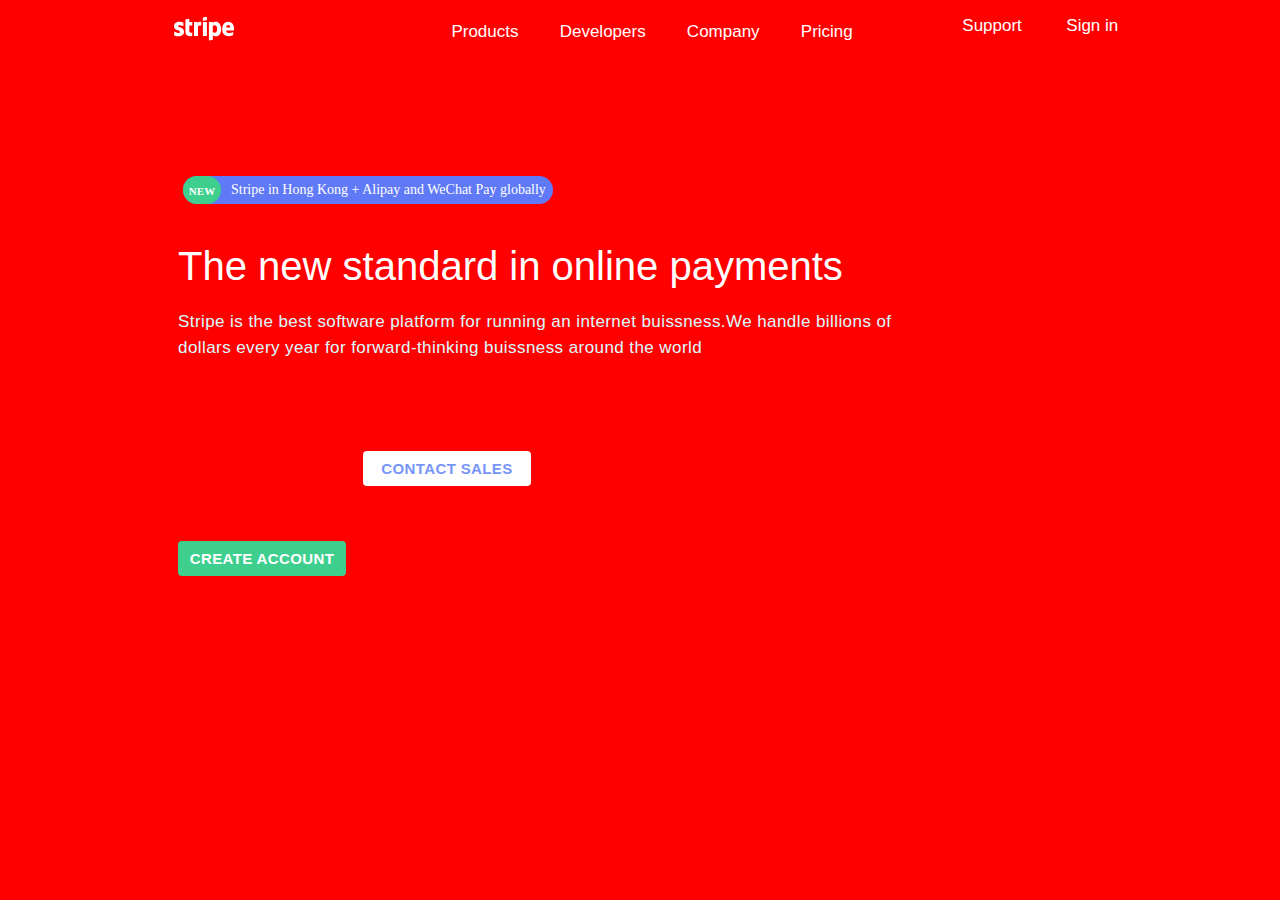
==== index.html @ 3631a570 "html rough" ====
<!DOCTYPE html>
<html>
<head>
	<title>stripe</title>
	<link rel="stylesheet" type="text/css" href="index.css">
</head>
<body>
	<div class="wrapper">
		<div class="top-section"> 
			<div class="header">
		 		<div class="firstheading">
					<ul>
						<li><a href="home.html"><svg width="62" height="25"><title>Stripe</title><path d="M5 10.1c0-.6.6-.9 1.4-.9 1.2 0 2.8.4 4 1.1V6.5c-1.3-.5-2.7-.8-4-.8C3.2 5.7 1 7.4 1 10.3c0 4.4 6 3.6 6 5.6 0 .7-.6 1-1.5 1-1.3 0-3-.6-4.3-1.3v3.8c1.5.6 2.9.9 4.3.9 3.3 0 5.5-1.6 5.5-4.5.1-4.8-6-3.9-6-5.7zM29.9 20h4V6h-4v14zM16.3 2.7l-3.9.8v12.6c0 2.4 1.8 4.1 4.1 4.1 1.3 0 2.3-.2 2.8-.5v-3.2c-.5.2-3 .9-3-1.4V9.4h3V6h-3V2.7zm8.4 4.5L24.6 6H21v14h4v-9.5c1-1.2 2.7-1 3.2-.8V6c-.5-.2-2.5-.5-3.5 1.2zm5.2-2.3l4-.8V.8l-4 .8v3.3zM61.1 13c0-4.1-2-7.3-5.8-7.3s-6.1 3.2-6.1 7.3c0 4.8 2.7 7.2 6.6 7.2 1.9 0 3.3-.4 4.4-1.1V16c-1.1.6-2.3.9-3.9.9s-2.9-.6-3.1-2.5H61c.1-.2.1-1 .1-1.4zm-7.9-1.5c0-1.8 1.1-2.5 2.1-2.5s2 .7 2 2.5h-4.1zM42.7 5.7c-1.6 0-2.5.7-3.1 1.3l-.1-1h-3.6v18.5l4-.7v-4.5c.6.4 1.4 1 2.8 1 2.9 0 5.5-2.3 5.5-7.4-.1-4.6-2.7-7.2-5.5-7.2zm-1 11c-.9 0-1.5-.3-1.9-.8V10c.4-.5 1-.8 1.9-.8 1.5 0 2.5 1.6 2.5 3.7 0 2.2-1 3.8-2.5 3.8z"></path></svg></a></li></ul>
				</div>
					<div class="secondheading">
						<ul>
							<li><a href="products.html">Products</a></li>
							<li><a href="developers.html">Developers</a></li>
							<li><a href="company.html">Company</a></li>
							<li><a href="pricing.html">Pricing</a></li>
						</ul>
					</div>
					<div class="thirdheading">	
						<ul>
							<li><a href="support.html">Support</a></li>
							<li><a href="signin.html">Sign in</a></li>
						</ul>
					</div>
				</div>
			<div class="line">
				<div class="subdiv">New</div>
			<p>Stripe in Hong Kong + Alipay and WeChat Pay globally</p>
				</div>
			</div>
			<div class="contentheading">
				<h1>The new standard in online payments</h1>				
			</div>
			<div class="content">
				<p>Stripe is the best software platform for running an internet buissness.We handle billions of dollars every year for forward-thinking buissness around the world
				</p>
			</div>
			<a href="Createaccount.html">
				<div class="option1">
				CREATE ACCOUNT
				</div>
			</a>
			<a href="contactsales.html">
				<div class="option2">
					CONTACT SALES
				</div>
			</a>
		</div>
	

</body>
</html>
---- index.css ----
body{
	background-color: red;
}
svg{
	fill:#fff;
}
div.top-section{
	margin-left: 125px;
	background-color: red;
}
 a:hover {
		color:blue;
	}
div.heading {
	width: 100%;
	background-color: red;
}
div.firstheading li {
	width: 20%;
	list-style-type: none;
	text-decoration: none;
	float: left;
}
div.secondheading {
	width:50%;
	float: left;
	line-height: 0px;
}
div.secondheading ul a {
	text-decoration: none;
	color: #fff;
	font-family: Camphor,Open Sans,Segoe UI,sans-serif;
	font-weight: 500;
	font-size: 17px;
}
div.secondheading li {
	list-style-type: none;
	display: inline;
	padding-left: 18.5947px;
	padding-right: 18.5947px;
}
div.thirdheading {
	width: ;
}
div.thirdheading ul a {
	text-decoration: none;
	display: inline-block;
	color: #fff;
	width: 100px;
	font-family: Camphor,Open Sans,Segoe UI,sans-serif;
	font-weight: 500;
	font-size: 17px;
	height: 50px;
}
div.thirdheading li {
	list-style-type: none;
	display: inline;
	width: 20px;
}
div.line{
	color: white;
	margin: 110px 0 0 50px;
	border:none;
	width: 370px;
	border-radius: 20px;
	height: 28px;
	line-height: 28px;
	background-color: #6079F6;
	text-align: left;
	font-size: 14px;
}
div.subdiv{
	text-transform: uppercase;
	font-size: 11px;
	float: left;
	margin-right: 10px;
	line-height: 30px;
	width: 38px;
	text-align: center;
	font-weight: 600;
	height: 28px;
	background-color: #3ecf8e;
	border-radius: 25px;
}
div.contentheading h1 {
	color: #fff;
	font-size: 40px;
	font-weight: 400;
	margin: 40px 0 0 170px;
	font-family: Camphor,Open Sans,Segoe UI,sans-serif;

}
div.content p {
	
	max-width:60%;
	font-weight: 400;
	font-family: Camphor,Open Sans,Segoe UI,sans-serif;
	color: #d9fcff;
	line-height: 26px;
	font-size: 17px;
	letter-spacing: .025em;
	margin: 20px 0 0 170px;
}
a:link{
	text-decoration: none;
}
a:hover{
	color: red;
}
div.option1{
	color: #fff;
	margin-top: 90px;
	margin-left: 170px;
	width: 150px;
	padding: 9px;
	border-radius: 4px;
	float: left;
	background-color: #3ecf8e;
	text-align: center;
	font-weight: 600;
	font-size: 15px;
	font-family: Camphor,Open Sans,Segoe UI,sans-serif;
	letter-spacing: .025em;

}
div.option1 a:hover{
 
}

div.option2{
	width: 150px;
	color: #7795f8;
	background-color: #fff;
	margin-top: 90px;
	margin-left: 355px;
	border-radius: 4px;
	padding: 9px;
	font-weight: 600;
	font-size: 15px;
	text-align: center;
	font-family: Camphor,Open Sans,Segoe UI,sans-serif;
	letter-spacing: .025em;
}
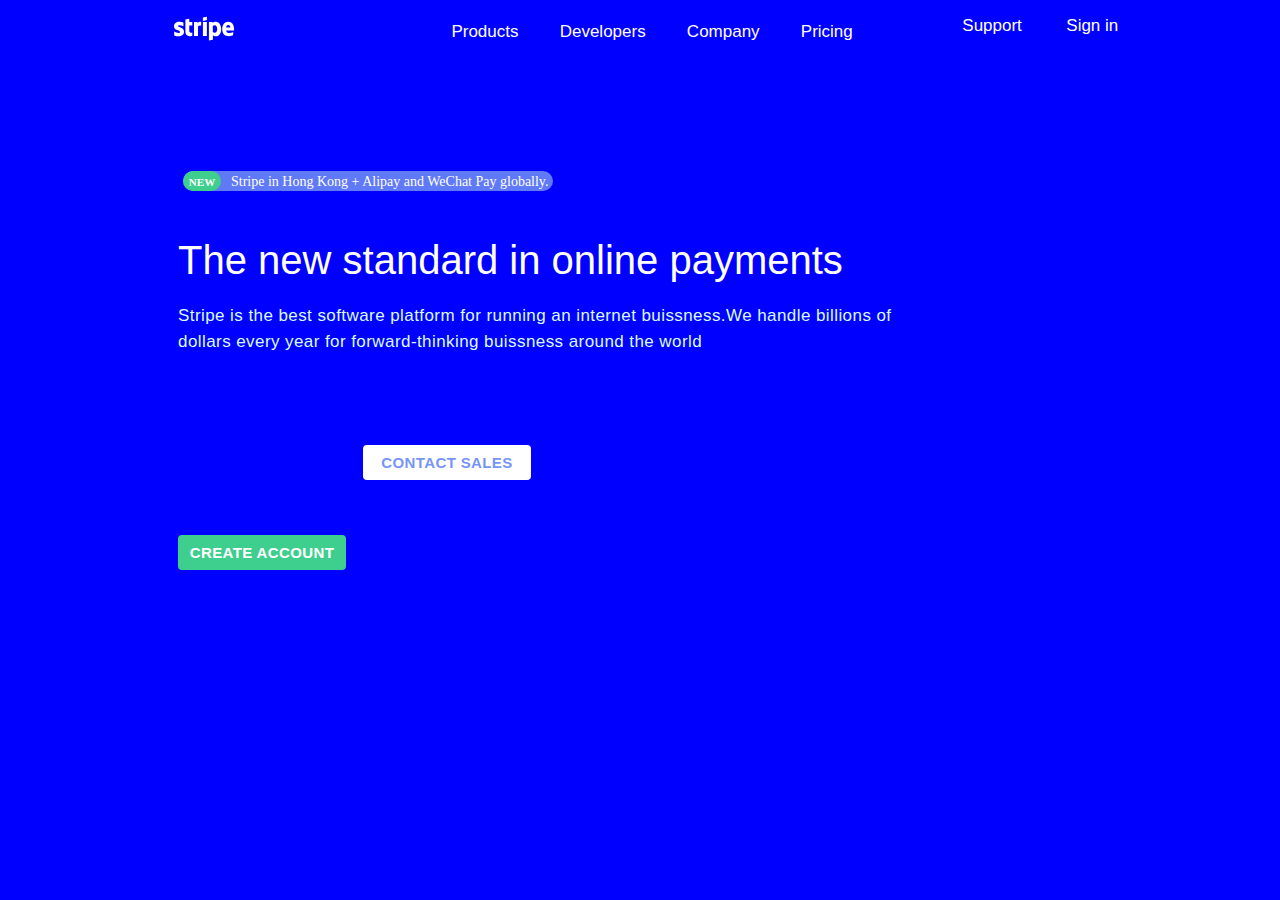
==== commit 5e0c1c7f: "Add files via upload" ====
--- a/index.html
+++ b/index.html
@@ -1,56 +1,56 @@
-<!DOCTYPE html>
-<html>
-<head>
-	<title>stripe</title>
-	<link rel="stylesheet" type="text/css" href="index.css">
-</head>
-<body>
-	<div class="wrapper">
-		<div class="top-section"> 
-			<div class="header">
-		 		<div class="firstheading">
-					<ul>
-						<li><a href="home.html"><svg width="62" height="25"><title>Stripe</title><path d="M5 10.1c0-.6.6-.9 1.4-.9 1.2 0 2.8.4 4 1.1V6.5c-1.3-.5-2.7-.8-4-.8C3.2 5.7 1 7.4 1 10.3c0 4.4 6 3.6 6 5.6 0 .7-.6 1-1.5 1-1.3 0-3-.6-4.3-1.3v3.8c1.5.6 2.9.9 4.3.9 3.3 0 5.5-1.6 5.5-4.5.1-4.8-6-3.9-6-5.7zM29.9 20h4V6h-4v14zM16.3 2.7l-3.9.8v12.6c0 2.4 1.8 4.1 4.1 4.1 1.3 0 2.3-.2 2.8-.5v-3.2c-.5.2-3 .9-3-1.4V9.4h3V6h-3V2.7zm8.4 4.5L24.6 6H21v14h4v-9.5c1-1.2 2.7-1 3.2-.8V6c-.5-.2-2.5-.5-3.5 1.2zm5.2-2.3l4-.8V.8l-4 .8v3.3zM61.1 13c0-4.1-2-7.3-5.8-7.3s-6.1 3.2-6.1 7.3c0 4.8 2.7 7.2 6.6 7.2 1.9 0 3.3-.4 4.4-1.1V16c-1.1.6-2.3.9-3.9.9s-2.9-.6-3.1-2.5H61c.1-.2.1-1 .1-1.4zm-7.9-1.5c0-1.8 1.1-2.5 2.1-2.5s2 .7 2 2.5h-4.1zM42.7 5.7c-1.6 0-2.5.7-3.1 1.3l-.1-1h-3.6v18.5l4-.7v-4.5c.6.4 1.4 1 2.8 1 2.9 0 5.5-2.3 5.5-7.4-.1-4.6-2.7-7.2-5.5-7.2zm-1 11c-.9 0-1.5-.3-1.9-.8V10c.4-.5 1-.8 1.9-.8 1.5 0 2.5 1.6 2.5 3.7 0 2.2-1 3.8-2.5 3.8z"></path></svg></a></li></ul>
-				</div>
-					<div class="secondheading">
-						<ul>
-							<li><a href="products.html">Products</a></li>
-							<li><a href="developers.html">Developers</a></li>
-							<li><a href="company.html">Company</a></li>
-							<li><a href="pricing.html">Pricing</a></li>
-						</ul>
-					</div>
-					<div class="thirdheading">	
-						<ul>
-							<li><a href="support.html">Support</a></li>
-							<li><a href="signin.html">Sign in</a></li>
-						</ul>
-					</div>
-				</div>
-			<div class="line">
-				<div class="subdiv">New</div>
-			<p>Stripe in Hong Kong + Alipay and WeChat Pay globally</p>
-				</div>
-			</div>
-			<div class="contentheading">
-				<h1>The new standard in online payments</h1>				
-			</div>
-			<div class="content">
-				<p>Stripe is the best software platform for running an internet buissness.We handle billions of dollars every year for forward-thinking buissness around the world
-				</p>
-			</div>
-			<a href="Createaccount.html">
-				<div class="option1">
-				CREATE ACCOUNT
-				</div>
-			</a>
-			<a href="contactsales.html">
-				<div class="option2">
-					CONTACT SALES
-				</div>
-			</a>
-		</div>
-	
-
-</body>
+<!DOCTYPE html>
+<html>
+<head>
+	<title>stripe</title>
+	<link rel="stylesheet" type="text/css" href="index.css">
+</head>
+<body>
+	<div class="wrapper">
+		<div class="top-section"> 
+			<div class="header">
+		 		<div class="firstheading">
+					<ul>
+						<li><a href="home.html"><svg width="62" height="25"><title>Stripe</title><path d="M5 10.1c0-.6.6-.9 1.4-.9 1.2 0 2.8.4 4 1.1V6.5c-1.3-.5-2.7-.8-4-.8C3.2 5.7 1 7.4 1 10.3c0 4.4 6 3.6 6 5.6 0 .7-.6 1-1.5 1-1.3 0-3-.6-4.3-1.3v3.8c1.5.6 2.9.9 4.3.9 3.3 0 5.5-1.6 5.5-4.5.1-4.8-6-3.9-6-5.7zM29.9 20h4V6h-4v14zM16.3 2.7l-3.9.8v12.6c0 2.4 1.8 4.1 4.1 4.1 1.3 0 2.3-.2 2.8-.5v-3.2c-.5.2-3 .9-3-1.4V9.4h3V6h-3V2.7zm8.4 4.5L24.6 6H21v14h4v-9.5c1-1.2 2.7-1 3.2-.8V6c-.5-.2-2.5-.5-3.5 1.2zm5.2-2.3l4-.8V.8l-4 .8v3.3zM61.1 13c0-4.1-2-7.3-5.8-7.3s-6.1 3.2-6.1 7.3c0 4.8 2.7 7.2 6.6 7.2 1.9 0 3.3-.4 4.4-1.1V16c-1.1.6-2.3.9-3.9.9s-2.9-.6-3.1-2.5H61c.1-.2.1-1 .1-1.4zm-7.9-1.5c0-1.8 1.1-2.5 2.1-2.5s2 .7 2 2.5h-4.1zM42.7 5.7c-1.6 0-2.5.7-3.1 1.3l-.1-1h-3.6v18.5l4-.7v-4.5c.6.4 1.4 1 2.8 1 2.9 0 5.5-2.3 5.5-7.4-.1-4.6-2.7-7.2-5.5-7.2zm-1 11c-.9 0-1.5-.3-1.9-.8V10c.4-.5 1-.8 1.9-.8 1.5 0 2.5 1.6 2.5 3.7 0 2.2-1 3.8-2.5 3.8z"></path></svg></a></li></ul>
+				</div>
+					<div class="secondheading">
+						<ul>
+							<li><a href="products.html">Products</a></li>
+							<li><a href="developers.html">Developers</a></li>
+							<li><a href="company.html">Company</a></li>
+							<li><a href="pricing.html">Pricing</a></li>
+						</ul>
+					</div>
+					<div class="thirdheading">	
+						<ul>
+							<li><a href="support.html">Support</a></li>
+							<li><a href="signin.html">Sign in</a></li>
+						</ul>
+					</div>
+				</div>
+			<div class="line">
+				<div class="subdiv">New</div>
+			<p>Stripe in Hong Kong + Alipay and WeChat Pay globally.</p>
+				</div>
+			</div>
+			<div class="contentheading">
+				<h1>The new standard in online payments</h1>				
+			</div>
+			<div class="content">
+				<p>Stripe is the best software platform for running an internet buissness.We handle billions of dollars every year for forward-thinking buissness around the world
+				</p>
+			</div>
+			<a href="Createaccount.html">
+				<div class="option1">
+				CREATE ACCOUNT
+				</div>
+			</a>
+			<a href="contactsales.html">
+				<div class="option2">
+					CONTACT SALES
+				</div>
+			</a>
+		</div>
+	
+
+</body>
 </html>--- a/index.css
+++ b/index.css
@@ -1,143 +1,152 @@
-body{
-	background-color: red;
-}
-svg{
-	fill:#fff;
-}
-div.top-section{
-	margin-left: 125px;
-	background-color: red;
-}
- a:hover {
-		color:blue;
-	}
-div.heading {
-	width: 100%;
-	background-color: red;
-}
-div.firstheading li {
-	width: 20%;
-	list-style-type: none;
-	text-decoration: none;
-	float: left;
-}
-div.secondheading {
-	width:50%;
-	float: left;
-	line-height: 0px;
-}
-div.secondheading ul a {
-	text-decoration: none;
-	color: #fff;
-	font-family: Camphor,Open Sans,Segoe UI,sans-serif;
-	font-weight: 500;
-	font-size: 17px;
-}
-div.secondheading li {
-	list-style-type: none;
-	display: inline;
-	padding-left: 18.5947px;
-	padding-right: 18.5947px;
-}
-div.thirdheading {
-	width: ;
-}
-div.thirdheading ul a {
-	text-decoration: none;
-	display: inline-block;
-	color: #fff;
-	width: 100px;
-	font-family: Camphor,Open Sans,Segoe UI,sans-serif;
-	font-weight: 500;
-	font-size: 17px;
-	height: 50px;
-}
-div.thirdheading li {
-	list-style-type: none;
-	display: inline;
-	width: 20px;
-}
-div.line{
-	color: white;
-	margin: 110px 0 0 50px;
-	border:none;
-	width: 370px;
-	border-radius: 20px;
-	height: 28px;
-	line-height: 28px;
-	background-color: #6079F6;
-	text-align: left;
-	font-size: 14px;
-}
-div.subdiv{
-	text-transform: uppercase;
-	font-size: 11px;
-	float: left;
-	margin-right: 10px;
-	line-height: 30px;
-	width: 38px;
-	text-align: center;
-	font-weight: 600;
-	height: 28px;
-	background-color: #3ecf8e;
-	border-radius: 25px;
-}
-div.contentheading h1 {
-	color: #fff;
-	font-size: 40px;
-	font-weight: 400;
-	margin: 40px 0 0 170px;
-	font-family: Camphor,Open Sans,Segoe UI,sans-serif;
-
-}
-div.content p {
-	
-	max-width:60%;
-	font-weight: 400;
-	font-family: Camphor,Open Sans,Segoe UI,sans-serif;
-	color: #d9fcff;
-	line-height: 26px;
-	font-size: 17px;
-	letter-spacing: .025em;
-	margin: 20px 0 0 170px;
-}
-a:link{
-	text-decoration: none;
-}
-a:hover{
-	color: red;
-}
-div.option1{
-	color: #fff;
-	margin-top: 90px;
-	margin-left: 170px;
-	width: 150px;
-	padding: 9px;
-	border-radius: 4px;
-	float: left;
-	background-color: #3ecf8e;
-	text-align: center;
-	font-weight: 600;
-	font-size: 15px;
-	font-family: Camphor,Open Sans,Segoe UI,sans-serif;
-	letter-spacing: .025em;
-
-}
-div.option1 a:hover{
- 
-}
-
-div.option2{
-	width: 150px;
-	color: #7795f8;
-	background-color: #fff;
-	margin-top: 90px;
-	margin-left: 355px;
-	border-radius: 4px;
-	padding: 9px;
-	font-weight: 600;
-	font-size: 15px;
-	text-align: center;
-	font-family: Camphor,Open Sans,Segoe UI,sans-serif;
-	letter-spacing: .025em;
+body{
+	background-color: blue;
+}
+svg{
+	fill:#fff;
+}
+div.top-section{
+	margin-left: 125px;
+	background-color: ;
+}
+div.firstheading li {
+	width: 20%;
+	list-style-type: none;
+	text-decoration: none;
+	float: left;
+}
+a svg:hover{
+	color: #6079F6;
+}
+div.secondheading {
+	width:50%;
+	float: left;
+	line-height: 0px;
+}
+div.secondheading ul a {
+	text-decoration: none;
+	font-family: Camphor,Open Sans,Segoe UI,sans-serif;
+	font-weight: 500;
+	font-size: 17px;
+}
+div.secondheading a:link{
+	color: #fff;
+}
+div.secondheading a:hover{
+	color: #6079F6;
+}
+div.secondheading li {
+	list-style-type: none;
+	display: inline;
+	padding-left: 18.5947px;
+	padding-right: 18.5947px;
+}
+div.thirdheading {
+	width: ;
+}
+div.thirdheading ul a {
+	text-decoration: none;
+	display: inline-block;
+	width: 100px;
+	font-family: Camphor,Open Sans,Segoe UI,sans-serif;
+	font-weight: 500;
+	font-size: 17px;
+	height: 50px;
+}
+div.thirdheading li {
+	list-style-type: none;
+	display: inline;
+	width: 20px;
+	height: 5px;
+}
+div.thirdheading a:link {
+	color: #fff;
+}
+div.thirdheading a:hover {
+	color: #6079F6;
+}
+div.line{
+	color: white;
+	margin: 105px 0 0 50px;
+	border:none;
+	width: 370px;
+	border-radius: 20px;
+	height: 20px;
+	line-height: 22px;
+	background-color: #6079F6;
+	text-align: left;
+	font-size: 14px;
+}
+div.subdiv{
+	text-transform: uppercase;
+	font-size: 11px;
+	float: left;
+	margin-right: 10px;
+	line-height: 22px;
+	width: 38px;
+	text-align: center;
+	font-weight: 600;
+	height: 20px;
+	background-color: #3ecf8e;
+	border-radius: 25px;
+}
+div.contentheading h1 {
+	color: #fff;
+	font-size: 40px;
+	font-weight: 400;
+	margin: 47px 0 0 170px;
+	font-family: Camphor,Open Sans,Segoe UI,sans-serif;
+
+}
+div.content p {
+	
+	max-width:60%;
+	font-weight: 400;
+	font-family: Camphor,Open Sans,Segoe UI,sans-serif;
+	color: #d9fcff;
+	line-height: 26px;
+	font-size: 17px;
+	letter-spacing: .025em;
+	margin: 20px 0 0 170px;
+}
+a:link{
+	text-decoration: none;
+}
+a .option1:hover{
+	margin-top: 88px;
+}
+div.option1{
+	margin-top: 90px;
+	margin-left: 170px;
+	width: 150px;
+	padding: 9px;
+	border-radius: 4px;
+	float: left;
+	background-color: #3ecf8e;
+	text-align: center;
+	font-weight: 700;
+	font-size: 15px;
+	font-family: Camphor,Open Sans,Segoe UI,sans-serif;
+	letter-spacing: .025em;
+	line-height: px;
+}
+a:link{
+	color:#fff;
+ }
+a .option2:hover{
+	margin-top:88px;
+}
+
+div.option2{
+	width: 150px;
+	color: #7795f8;
+	background-color: #fff;
+	margin-top: 90px;
+	margin-left: 355px;
+	border-radius: 4px;
+	padding: 9px;
+	font-weight: 700;
+	font-size: 15px;
+	text-align: center;
+	font-family: Camphor,Open Sans,Segoe UI,sans-serif;
+	letter-spacing: .025em;
 }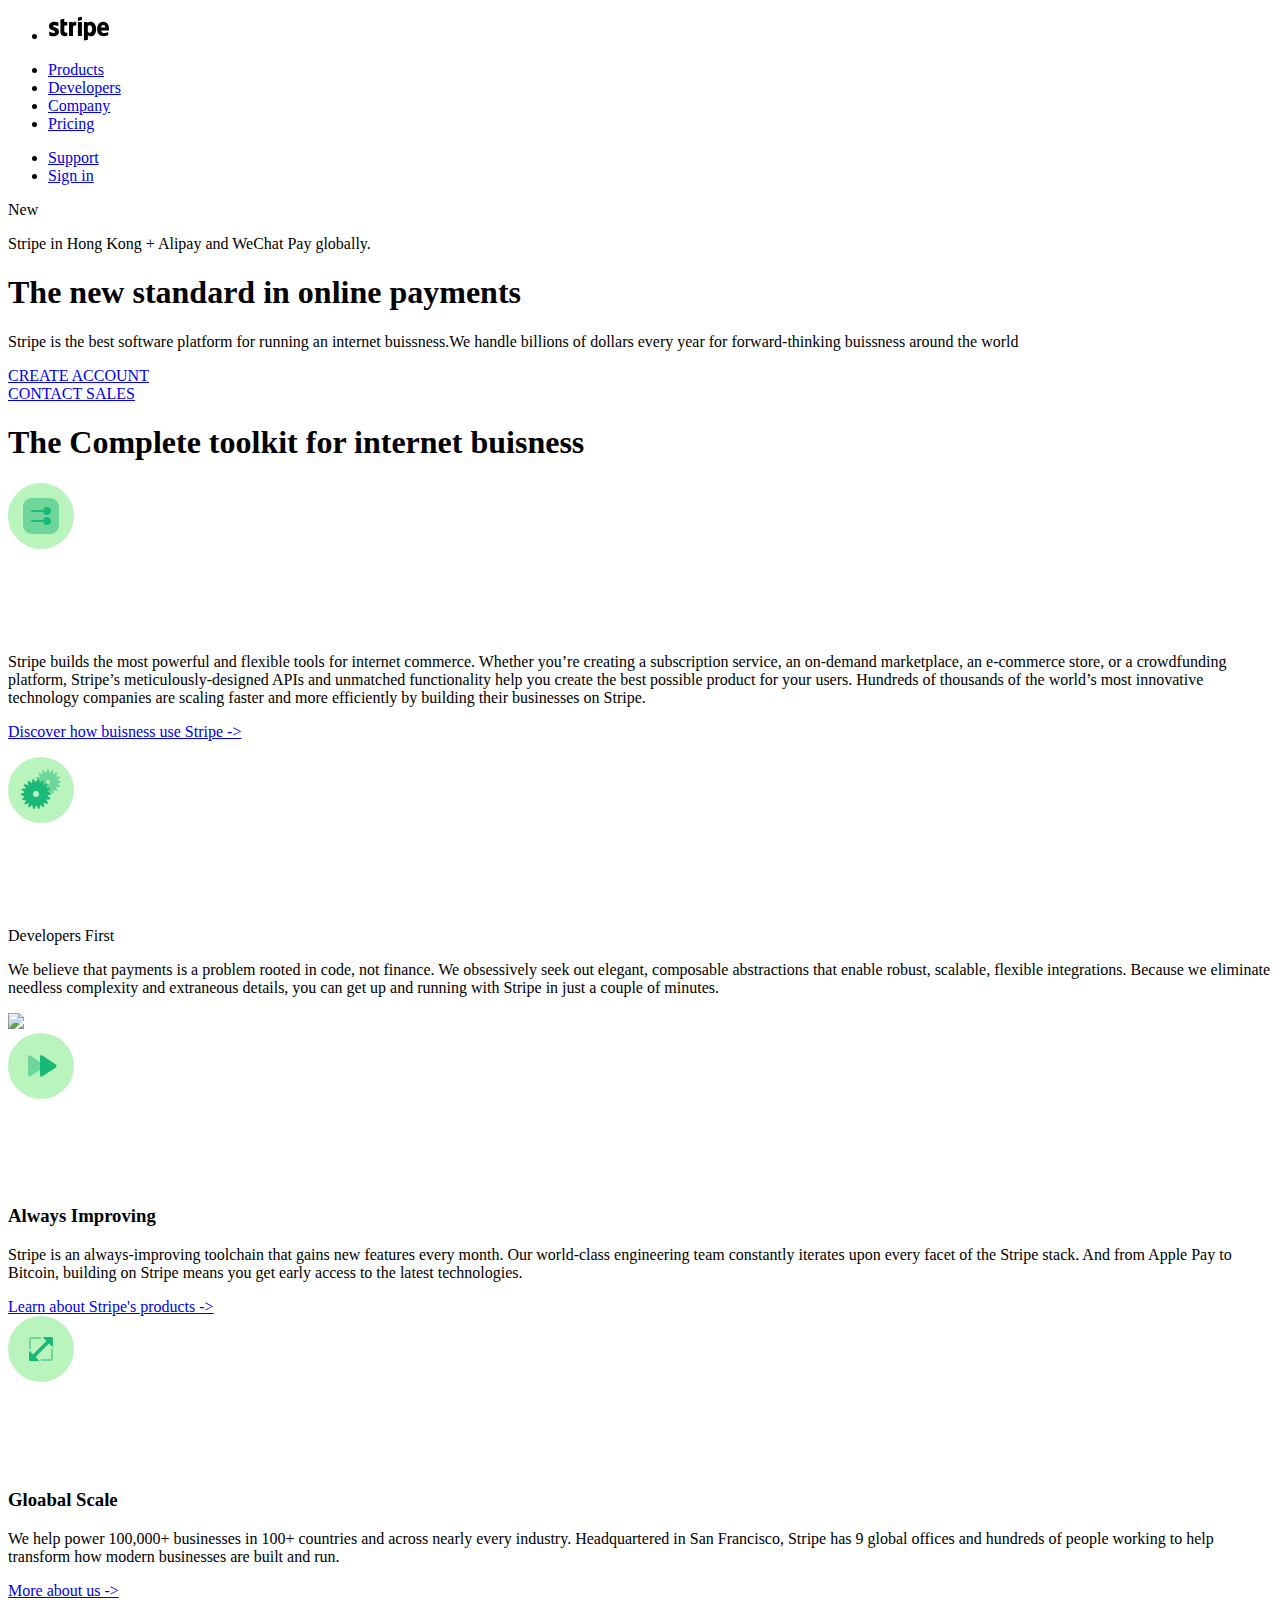
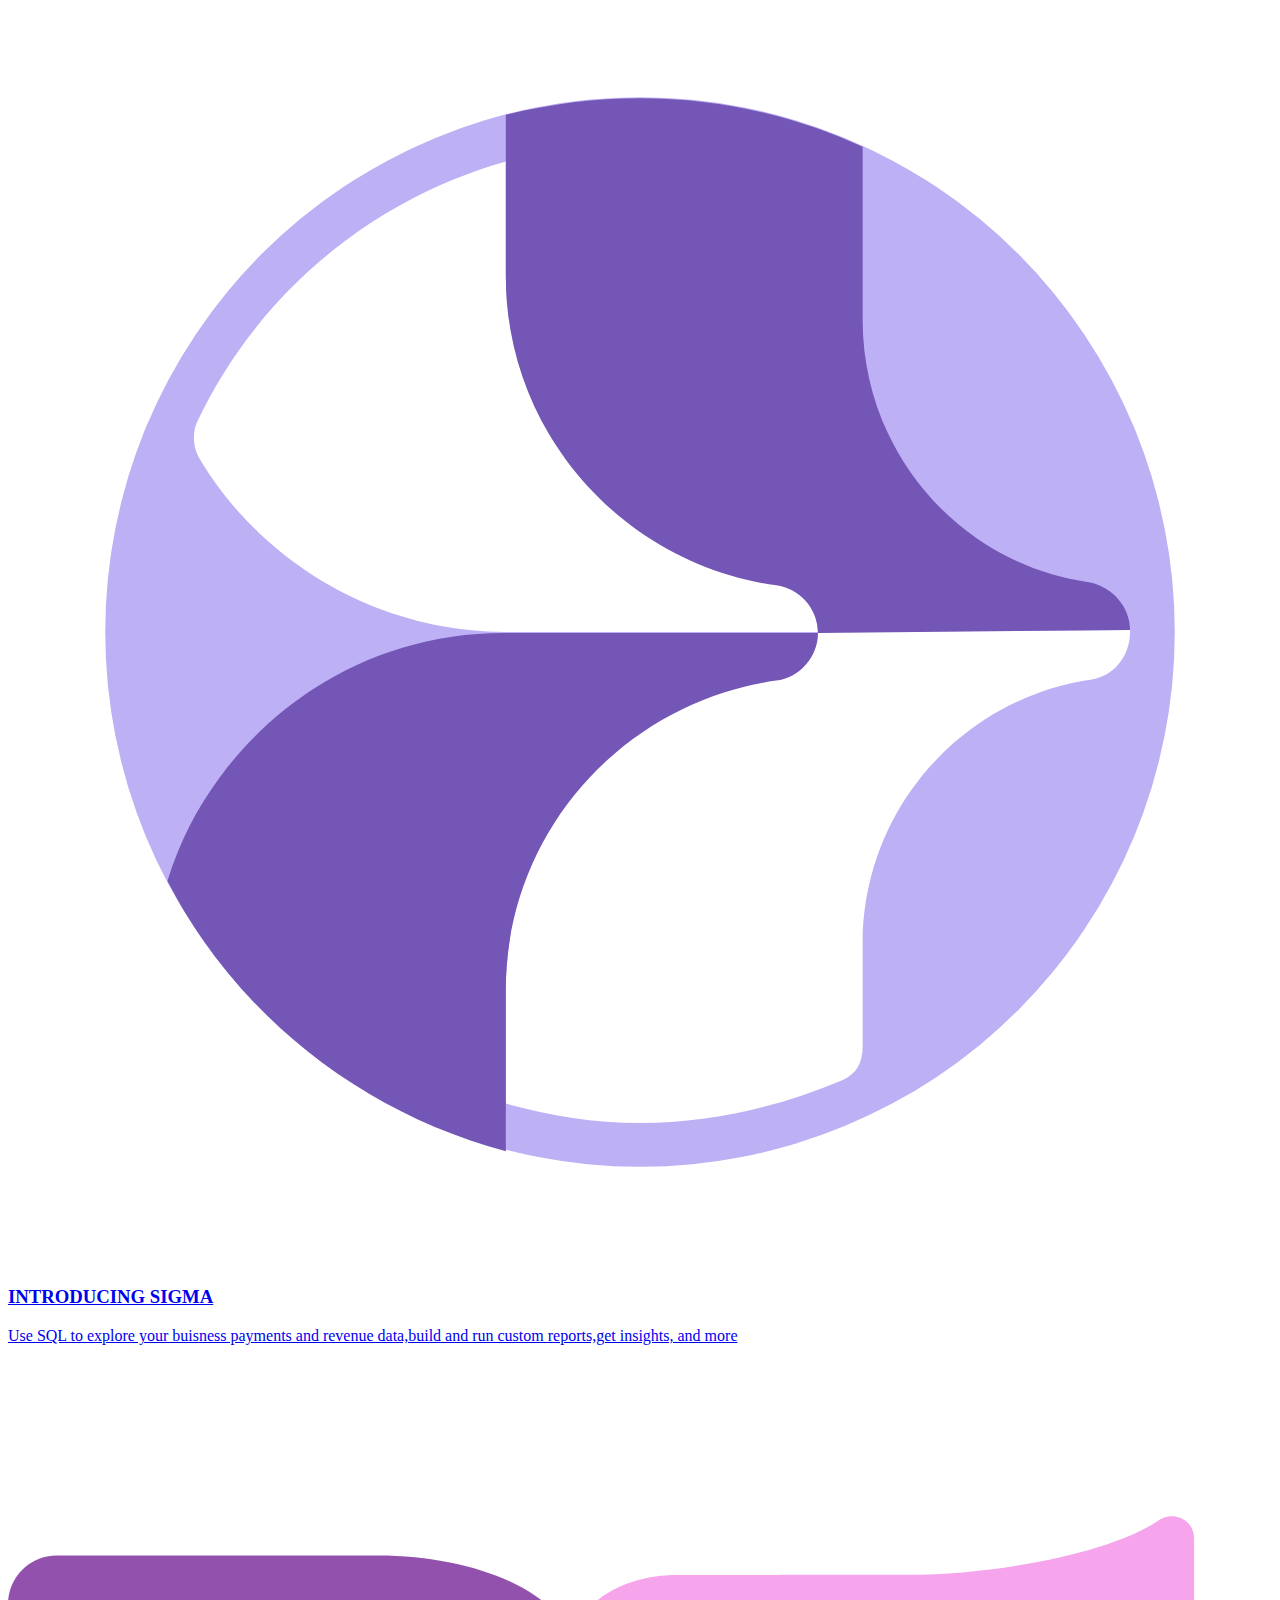
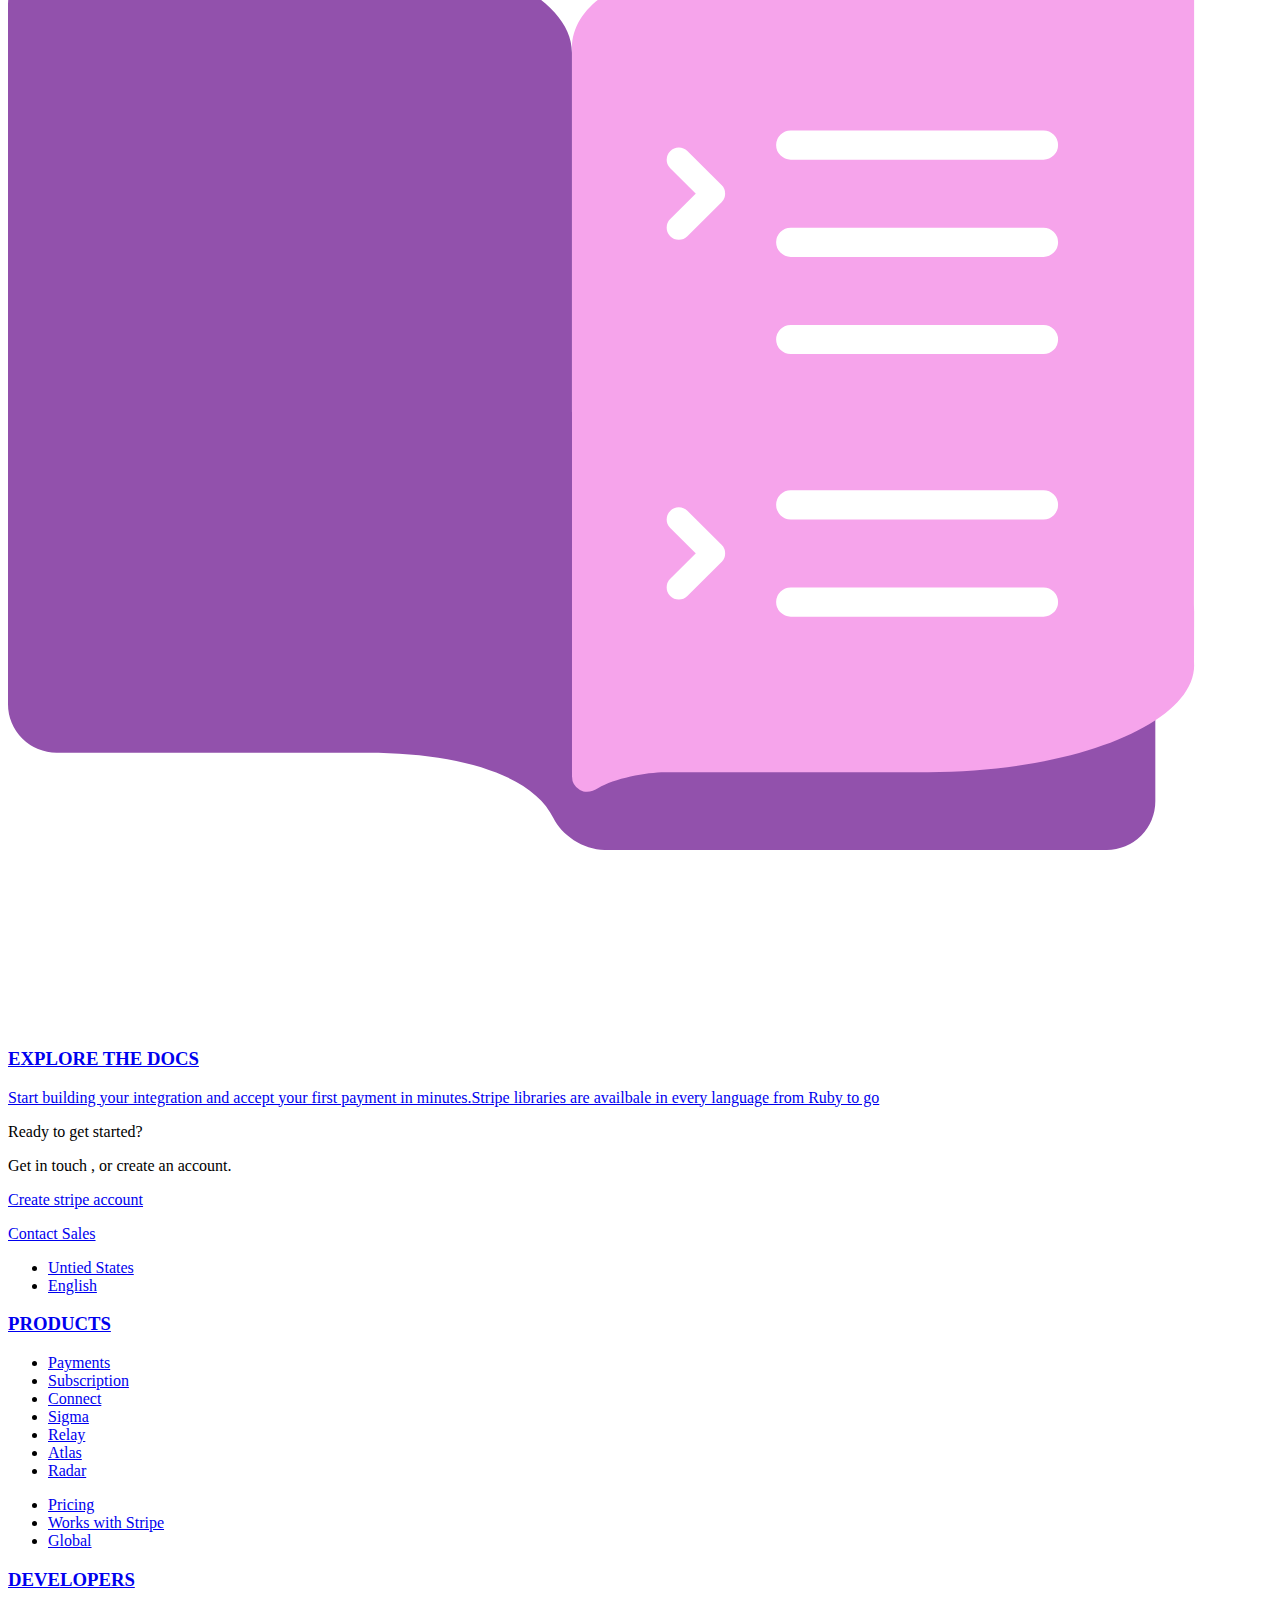
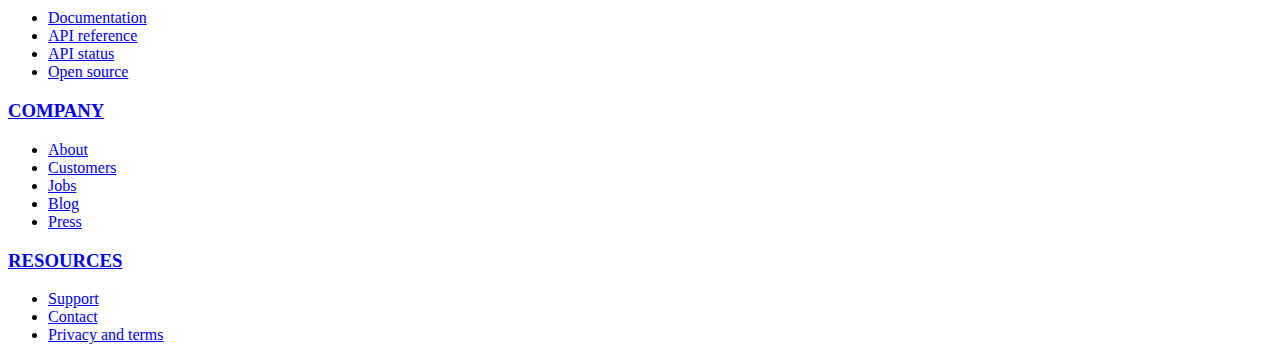
==== commit dae96da0: "Rename final-rough.html to index.html" ====
--- a/index.html
+++ b/index.html
@@ -2,11 +2,17 @@
 <html>
 <head>
 	<title>stripe</title>
-	<link rel="stylesheet" type="text/css" href="index.css">
+    <link rel="stylesheet" type="text/css" href="final-rough.css">
+    <link rel="shortcut icon" href="" />
+
 </head>
 <body>
-	<div class="wrapper">
+		<div class="wrapper">
+	<div class="stripe1"></div>
+	<div class="stripe2"></div>
+	<div class="stripe3"></div>
 		<div class="top-section"> 
+			
 			<div class="header">
 		 		<div class="firstheading">
 					<ul>
@@ -48,9 +54,202 @@
 				<div class="option2">
 					CONTACT SALES
 				</div>
+			</a>	</div>
+			<div class="stripe4"></div>
+			<div class="stripe5"></div>
+		
+
+	
+		</div>
+			
+			<div class="second-section">	
+			<div class="secondcontentheading">
+				<h1>The Complete toolkit for internet buisness</h1>
+			</div> 
+				<svg class="heading-icon1">
+          		<circle fill="#B9F4BC" cx="33" cy="33" r="33"></circle>
+          		<path d="M15.7 45.3c-.7-2-.7-3.3-.7-8v-8.7c0-4.6 0-6 .7-8 .8-2.2 2.7-4 5-5 2-.6 3.3-.6 8-.6h8.7c4.6 0 6 0 8 .7 2.2.8 4 2.7 5 5 .6 2 .6 3.3.6 8v8.7c0 4.6 0 6-.7 8-.8 2.2-2.7 4-5 5-2 .6-3.3.6-8 .6h-8.7c-4.6 0-6 0-8-.7-2.2-.8-4-2.7-5-5z" fill="#6ED69A"></path>
+          		<g>
+            	<rect fill="rgb(27,185,120)" x="23" y="27" width="20" height="2" rx="1"></rect>
+            	<circle fill="#1BB978" cx="38.99996994542535" cy="28" r="4"></circle>
+          		</g>
+          		<g>
+            	<rect fill="rgb(27,185,120)" x="23" y="37" width="20" height="2" rx="1"></rect>
+            	<circle fill="#1BB978" cx="38.999971559960954" cy="38" r="4"></circle>
+          		</g>
+        		</svg>
+			
+			<div class="secondcontent">
+				<p>Stripe builds the most powerful and flexible tools for internet commerce. Whether you’re creating a subscription service, an on-demand marketplace, an e-commerce store, or a crowdfunding platform, Stripe’s meticulously-designed APIs and unmatched functionality help you create the best possible product for your users. Hundreds of thousands of the world’s most innovative technology companies are scaling faster and more efficiently by building their businesses on Stripe.</p>
+			</div>
+			<div class="secondline">
+				<p><a href="buisness.html">Discover how buisness use Stripe -></a></p>
+			</div>
+		</div>
+		</div>
+
+			<div class="secondpage">
+			<div class="heading-icon2">
+						<svg class="heading-icon2">
+          <circle fill="#B9F4BC" cx="33" cy="33" r="33"></circle>
+          <path d="M38.4 15l1-3h1l1.2 3c.2.2.5.2.7.3l2.2-2.5 1 .4-.2 3.3c.2 0 .3.2.5.4l3-1.5.7.7-1.4 3 .5.5h3.3l.4.8-2.5 2.2c0 .2 0 .5.2.7l3 1v1l-3 1.2-.3.8 2.5 2-.4 1-3.3-.2-.4.7 1.5 2.8-.7.7-3-1.4c0 .2-.4.4-.6.5l.2 3.3-1 .4-2-2.5c-.3 0-.6 0-1 .2l-1 3h-1l-1-3c-.2-.2-.5-.2-.8-.3l-2 2.5-1-.4.2-3.3-.7-.4-2.8 1.5-.7-.7 1.4-3c-.2 0-.4-.4-.5-.6l-3.3.2-.4-1 2.5-2c0-.3 0-.6-.2-1l-3-1v-1l3-1c.2-.2.2-.4.3-.7l-2.5-2.2.4-1 3.3.2c0-.2.2-.3.4-.5l-1.5-3 .7-.7 3 1.4.5-.5v-3.3l.8-.4 2.2 2.5s.5 0 .7-.2z" fill="#6ED69A" transform="rotate(111.15811199998856 40 25)"></path>
+          <circle fill="#B9F4BC" cx="40" cy="25" r="2"></circle>
+          <path d="M21.6 26.8L19 25l-1.3 1 1.4 3c0 .2-.3.4-.5.6l-3-.8-1 1.4 2.4 2.3-.4.8-3.2.3-.3 1.6 3 1.4v.8l-3 1.4.4 1.6 3.2.3c0 .3.2.5.3.8l-2.4 2.3.8 1.4 3-.8.7.6-1.3 3 1.3 1 2.6-1.8c.3 0 .5.3.8.4l-.3 3.2 1.6.6 2-2.7c.2 0 .5 0 .7.2l1 3h1.5l1-3c0-.2.4-.2.7-.3l2 2.7 1.4-.6-.4-3.2c.3 0 .5-.3.8-.4L37 49l1.3-1-1.4-3c0-.2.3-.4.5-.6l3 .8 1-1.4-2.4-2.3.4-.8 3.2-.3.3-1.6-3-1.4v-.8l3-1.4-.4-1.6-3.2-.3c0-.3-.2-.5-.3-.8l2.4-2.3-.8-1.4-3 .8-.7-.6 1.3-3-1.3-1-2.6 1.8c-.3 0-.5-.3-.8-.4l.3-3.2-1.6-.6-2 2.7c-.2 0-.5 0-.7-.2l-1-3h-1.5l-1 3c0 .2-.4.2-.7.3l-2-2.7-1.4.6.4 3.2c-.3 0-.5.3-.8.4z" fill="#1BB978" transform="rotate(-111.15811199998856 28 37)"></path>
+          <circle fill="#B9F4BC" cx="28" cy="37" r="3"></circle>
+        </svg>
+        </div>
+
+        	
+        	<div class="thirdcontentheading">
+			
+				<p>Developers First</p>
+			</div>
+			<div class="thirdcontent">
+				<p>We believe that payments is a problem rooted in code, not finance. We obsessively seek out elegant, composable abstractions that enable robust, scalable, flexible integrations. Because we eliminate needless complexity and extraneous details, you can get up and running with Stripe in just a couple of minutes.</p>
+			</div>
+		<div class="codeimage">
+			<img src="#">
+		</div>
+		</div>
+			
+			<svg class="heading-icon3">
+            <circle fill="#B9F4BC" cx="33" cy="33" r="33"></circle>
+            <path d="M20 24c0-1.7 1-2.3 2.5-1.3l13 8.6c1.4 1 1.4 2.4 0 3.4l-13 8.6c-1.4 1-2.5.4-2.5-1.3V24" fill="rgb(110, 214, 154)" fill-opacity="0.9999999730079716" transform="translate(-0.0000010796811338309453 4.453684674388114e-7) scale(0.9999999865039858)"></path><path d="M20 24c0-1.7 1-2.3 2.5-1.3l13 8.6c1.4 1 1.4 2.4 0 3.4l-13 8.6c-1.4 1-2.5.4-2.5-1.3V24" fill="rgb(24,184,119)" fill-opacity="0.999999675645768" transform="translate(12.008720269178609)"></path>
+            
+          </svg>
+          <div class="fourthcontent">	
+			<h3>Always Improving</h3>
+			<p>Stripe is an always-improving toolchain that gains new features every month. Our world-class engineering team constantly iterates upon every facet of the Stripe stack. And from Apple Pay to Bitcoin, building on Stripe means you get early access to the latest technologies.</p>
+			<a href="products.html">Learn about Stripe's products -></a>
+		</div>
+
+			<svg class="heading-icon4">
+            <circle fill="#B9F4BC" cx="33" cy="33" r="33"></circle>
+            <rect fill="none" stroke="#6ED69A" stroke-width="2" x="22" y="22" width="22" height="22" rx="1"></rect>
+            <path d="M22.798063754710522,34.80158420069139 C21.297829058311798,33.301349504292666 19.997653036012753,33.80146685249203 19.997653036012753,36.001760222990434 L19.997653036012753,44.00234696398724 C19.997653036012753,45.102346963987245 20.897653036012752,46.00234696398724 21.997653036012753,46.00234696398724 L29.998239777009566,46.00234696398724 C32.19853314750797,46.00234696398724 32.69859182160766,44.702112267588525 31.19841579930861,43.20193624528948 L28.998357125208926,41.001877571189794 L41.001877571189794,28.998357125208926 L43.20193624528948,31.19841579930861 C44.70217094168821,32.698650495707334 46.00234696398724,32.19853314750797 46.00234696398724,29.998239777009566 L46.00234696398724,21.997653036012753 C46.00234696398724,20.897653036012752 45.102346963987245,19.997653036012753 44.00234696398724,19.997653036012753 L36.001760222990434,19.997653036012753 C33.80146685249203,19.997653036012753 33.30140817839234,21.29788773241148 34.80158420069139,22.798063754710522 L37.00158420069139,24.998063754710522 L24.998063754710522,37.00158420069139 L22.798063754710522,34.80158420069139" stroke="#B9F4BC" stroke-width="2" fill="#1BB978"></path>
+          </svg>
+
+          			<div class="fifthcontent">
+
+			<h3>Gloabal Scale</h3>
+			<p>We help power 100,000+ businesses in 100+ countries and across nearly every industry. Headquartered in San Francisco, Stripe has 9 global offices and hundreds of people working to help transform how modern businesses are built and run.</p>
+			<a href="about.html">More about us -></a>
+		</div>
+		<div class="customersimage">
+			<section id="customer-logos">
+  			<a href="/customers" class="container-lg">
+  
+ 
+  			</a>
+		</section>
+		</div>
+		</div><a href="sigma.html">		
+			<div class="leftdiv">
+			<svg class="sigma" viewBox="0 0 130 130">
+  			<circle class="hover-fillLight" cx="65" cy="65" r="55" fill="#beb0f4"></circle>
+  			<path d="M51.2 65h32.1c0-2.4-1.8-4.6-4.3-4.9C63.3 58 51.2 44.5 51.2 28.3V16.6c-14.1 4-25.7 13.9-31.8 26.9-.4 1-.4 2.4.2 3.5 6.3 10.7 18.2 18 31.6 18z" fill="#FFF"></path>
+			  <path d="M83.3 65c0 2.4-1.8 4.6-4.3 4.9-15.7 2.1-27.8 15.6-27.8 31.8v11.8c4.4 1.2 9 2 13.8 2 7.3 0 14.4-1.7 20.8-4.4 1.4-.6 2.1-1.8 2.1-3.4V97.1c0-13.8 10.1-25.2 23.4-27.2 2.4-.3 4.1-2.4 4.1-4.9v-.2l-32.1.2z" fill="#FFF"></path>
+			  <path class="hover-fillDark" d="M115.4 64.8c0-2.4-1.8-4.4-4.1-4.9-13.3-1.8-23.4-13.3-23.4-27V15.1c-7-3.2-14.7-5-22.9-5-4.7 0-9.3.6-13.8 1.7v16.6C51.2 44.6 63.3 58 79 60.2c2.4.3 4.3 2.4 4.3 4.9l32.1-.3c0 .2 0 .2 0 0z" fill="#7356b6"></path>
+			  <path class="hover-fillDark" d="M18.7 84.9c-.9 1.8-1.7 3.7-2.3 5.7 7 13.6 19.7 23.8 34.8 27.8v-16.6C51.2 85.6 63.3 72.2 79 70c2.4-.3 4.3-2.4 4.3-4.9H51.2c-14.2-.1-26.4 8-32.5 19.8z" fill="#7356b6"></path>
+			</svg>
+		<div class="sixthcontent">
+			<h3>INTRODUCING SIGMA</h3>
+			<p>Use SQL to explore your buisness payments and revenue data,build and run custom reports,get insights, and more</p>
+		</div>
+
+		</div> </a>
+
+		<a href="docs.html">
+		<div class="rightdiv">
+
+		
+		<div class="seventhcontent">
+
+			<svg class="docs" viewBox="0 0 130 130">
+  			<path class="hover-fillDark" fill="#9251AC" d="M113 112H61.36c-2.224 0-4.466-1.574-5.27-3.277C54.005 104.313 46.457 102 37 102H5a5 5 0 0 1-5-5V25a5 5 0 0 1 5-5h33c11.045 0 20 4.477 20 10v37h60v40a5 5 0 0 1-5 5z"></path>
+ 		 	<path class="hover-fillLight" fill="#F6A4EB" d="M121.993 93c0 6-12.363 10.997-27.384 10.997h-3.464v.01h-23.61c-1.823 0-5.27.637-6.82 1.627-.59.377-1.285.544-1.893.195a1.632 1.632 0 0 1-.817-1.416l.003-74.91c0-4.14 4.815-7.5 10.755-7.5h10.51c.075-.002.148-.008.224-.008h13.17c8.922 0 20.682-2.238 25.62-5.573 1.587-1.072 3.702-.09 3.702 1.82 0 0 .007 67.756 0 74.756z"></path>
+  			<path stroke="#FFF" stroke-width="3" stroke-linecap="round" stroke-linejoin="round" fill="none" d="M80.5 86.5h26m-26-10h26m-26-17h26m-26-10h26m-26-10h26"></path>
+  			<path stroke="#FFF" stroke-width="2.5" stroke-linecap="round" stroke-linejoin="round" fill="none" d="M68.992 78.007l3.516 3.494-3.516 3.496m0-43.99l3.516 3.495-3.516 3.496"></path>
+			</svg>
+			<h3>EXPLORE THE DOCS</h3>
+			<p>Start building your integration and accept your first payment in minutes.Stripe libraries are availbale in every language from Ruby to go</p>
+
+
+		</div>			
+		</div>
+		</a>
+		<div class="lastdiv">
+			<p class="color1">Ready to get started?</p>
+			<p class="color2">Get in touch , or create an account.</p>
+		</div>
+			<a href="account.html">
+			<div class="accountdiv">
+			<p>Create stripe account</p>
+			</div>
 			</a>
-		</div>
-	
+			<a href="salesacc">
+				<div class="salesdiv">
+					<p>Contact Sales</p>
+				</div>
+			</a>
+
+		</div>
+		<div class="footerclass">
+		<div class="footer">
+		<div class="footerone">
+		<ul>
+			<li><a href="unitedstates.html">Untied States</a></li>
+			<li><a href="english.html">English</a></li>
+		</ul>
+		</div>
+		<div class="footertwo">
+			<h3><a href="products.html">PRODUCTS</h3>
+			<ul>
+				<li><a href="payments.html">Payments</li>
+				<li><a href="subscription.html">Subscription</a></li>
+				<li><a href="connect.html">Connect</a></li>
+				<li><a href="sigma.html">Sigma</a></li>
+				<li><a href="relay.html">Relay</a></li>
+				<li><a href="atlas.html">Atlas</a></li>
+				<li><a href="radar.html">Radar</a></li>
+			</ul>
+		</div>
+		<div class="footersmall">
+			<ul>
+				<li><a href="pricing.html">Pricing</a></li>
+				<li><a href="home.html">Works with Stripe</a></li>
+				<li><a href="global.html">Global</a></li>
+			</ul>
+		</div>
+		<div class="footerthree">
+		<h3><a href="developers.html">DEVELOPERS</a></h3>
+			<ul>
+				<li><a href="documentation.html">Documentation</a></li>
+				<li><a href="api reference.html">API reference</a></li>
+				<li><a href="api status">API status</a></li>
+				<li><a href="open source.html">Open source</a></li>
+			</ul>
+		</div>
+		<div class="footerfour">
+			<h3><a href="documentation.html">COMPANY
+			</a></h3>
+			<ul>
+				<li><a href="about.html">About</a></li>
+				<li><a href="customers.html">Customers</a></li>
+				<li><a href="jobs.html">Jobs</a></li>
+				<li><a href="blog.html">Blog</a></li>
+				<li><a href="press.html">Press</a></li>
+			</ul>
+		</div>
+		<div class="footerfive">
+			<h3><a href="resources.html">RESOURCES</a></h3>
+			<ul>
+				<li><a href="support.html">Support</a></li>
+				<li><a href="contact.html">Contact</a></li>
+				<li><a href="privacy and terms.html">Privacy and terms</a></li>
+			</ul>
+		</div>
+		</div>
 
 </body>
-</html>+</html>
